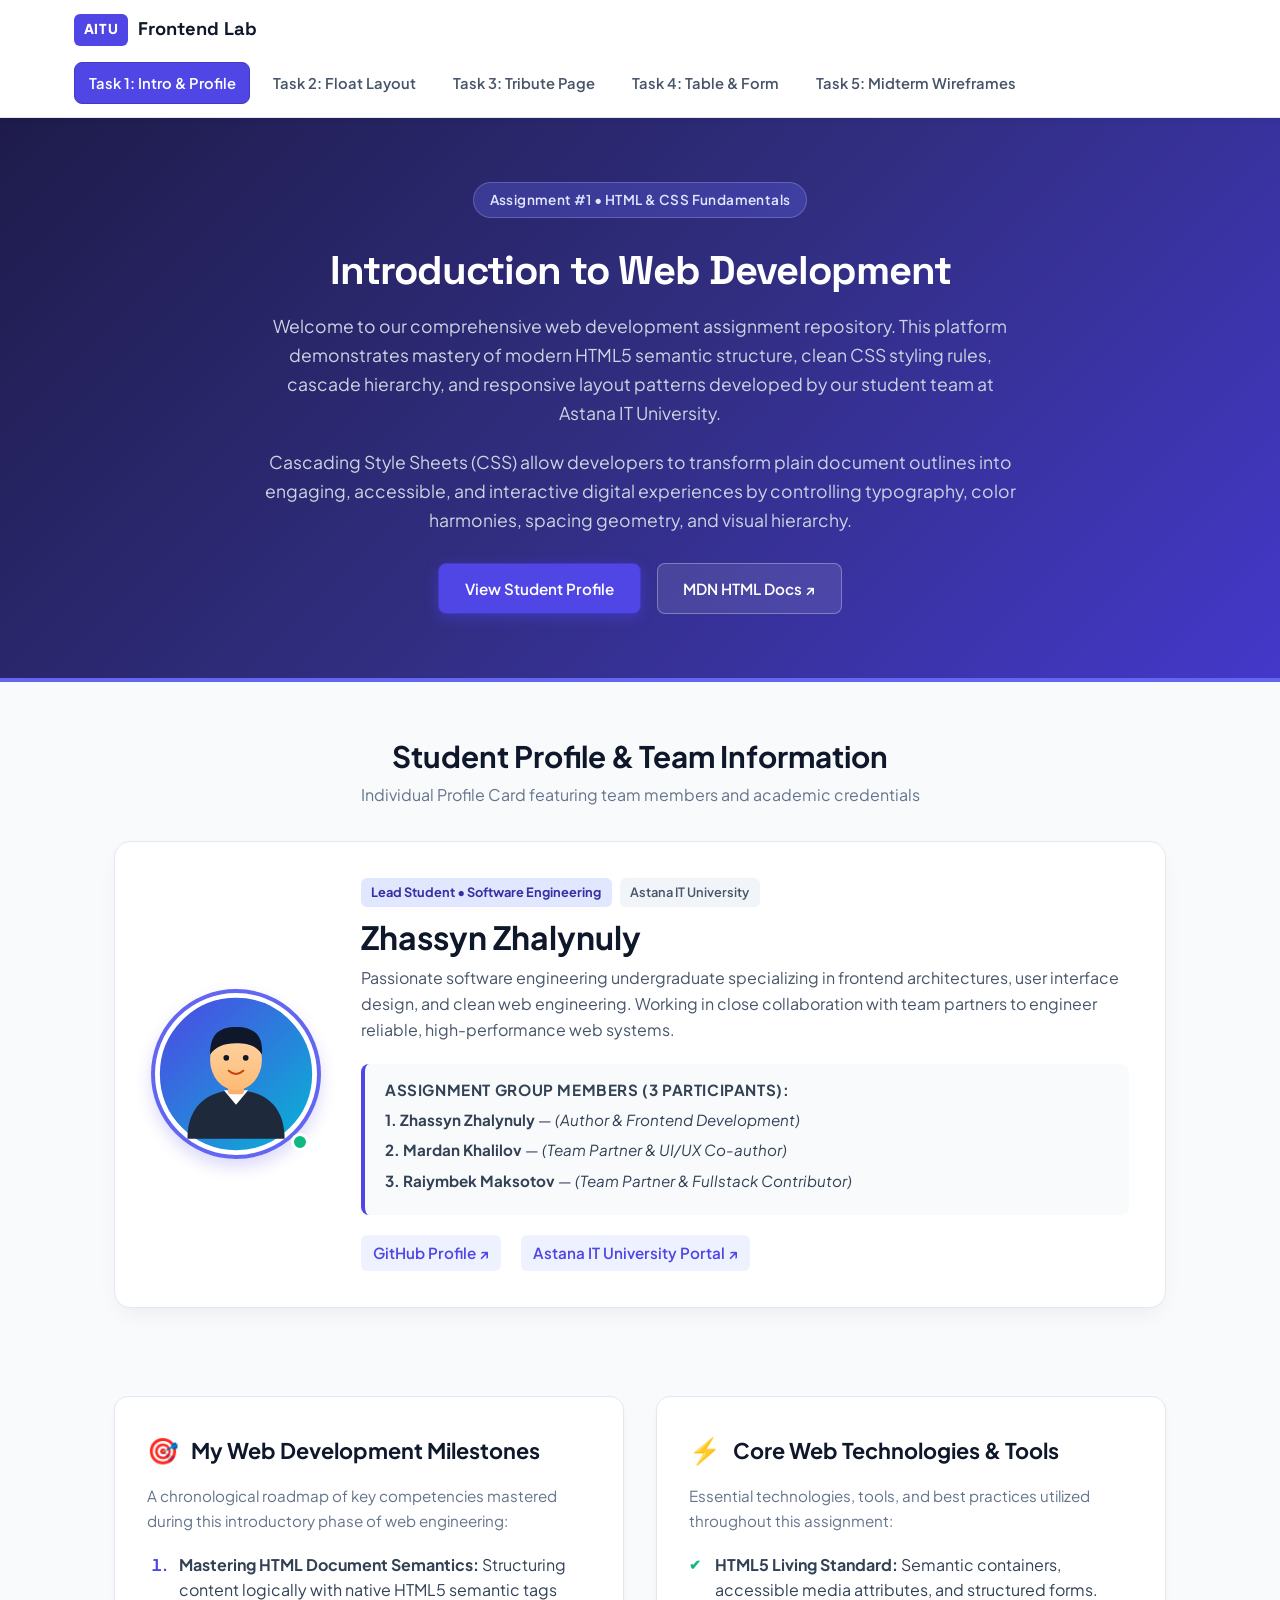
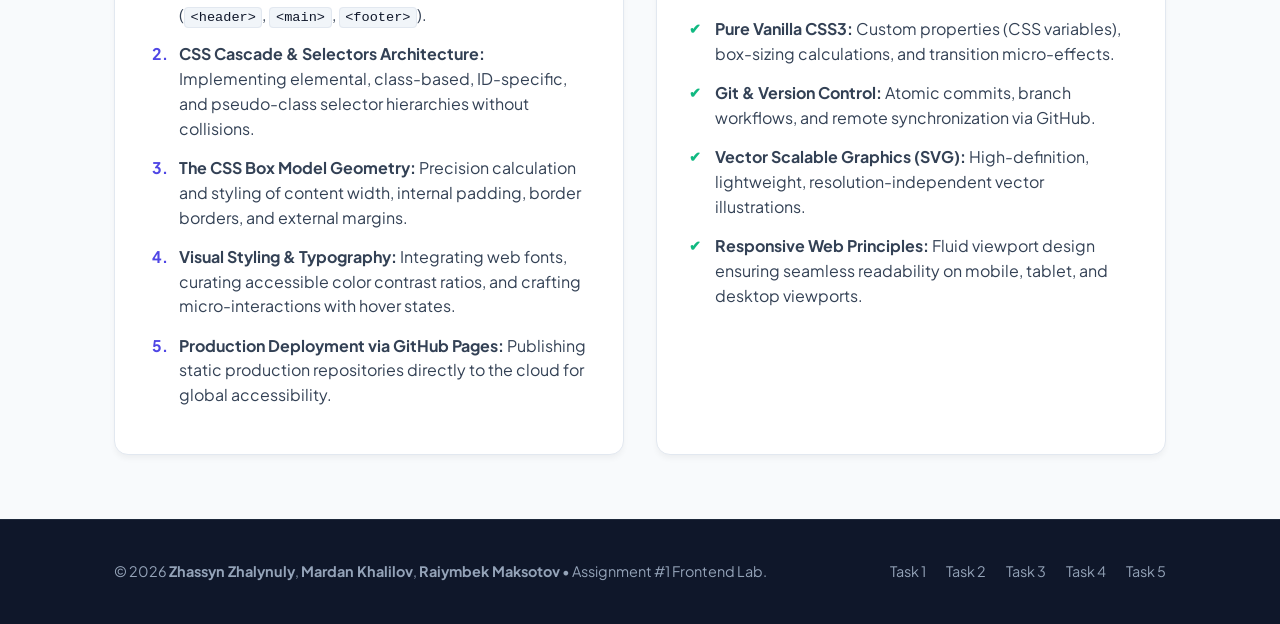
==== index.html @ 517e4c5e "Complete Assignment 1 (Tasks 1-5) for Zhassyn Zhalynuly, Mardan Khalilov, Raiymbek Maksotov" ====
<!DOCTYPE html>
<html lang="en">
<head>
  <meta charset="UTF-8">
  <meta name="viewport" content="width=device-width, initial-scale=1.0">
  <title>Assignment 1 | Task 1 - Introduction to HTML &amp; CSS</title>
  <link rel="stylesheet" href="styles.css">
  <!-- Modern Google Font for sleek typography -->
  <link rel="preconnect" href="https://fonts.googleapis.com">
  <link rel="preconnect" href="https://fonts.gstatic.com" crossorigin>
  <link href="https://fonts.googleapis.com/css2?family=Plus+Jakarta+Sans:wght@400;500;600;700;800&family=Space+Grotesk:wght@500;700&display=swap" rel="stylesheet">
</head>
<body>

  <!-- Top Global Navigation Bar linking all assignment tasks -->
  <header id="main-header">
    <div class="nav-container">
      <div class="brand-logo">
        <span class="logo-badge">AITU</span>
        <span class="brand-title">Frontend Lab</span>
      </div>
      <nav class="navbar">
        <a href="index.html" class="nav-link active">Task 1: Intro &amp; Profile</a>
        <a href="task2.html" class="nav-link">Task 2: Float Layout</a>
        <a href="exercise1/index.html" class="nav-link">Task 3: Tribute Page</a>
        <a href="task4.html" class="nav-link">Task 4: Table &amp; Form</a>
        <a href="task5.html" class="nav-link">Task 5: Midterm Wireframes</a>
      </nav>
    </div>
  </header>

  <!-- Hero / Introduction Banner using ID Selector -->
  <section id="hero-banner">
    <div class="container">
      <span class="badge-pill">Assignment #1 &bull; HTML &amp; CSS Fundamentals</span>
      <h1 class="main-title">Introduction to Web Development</h1>
      <p class="hero-desc">
        Welcome to our comprehensive web development assignment repository. This platform demonstrates mastery of modern HTML5 semantic structure, clean CSS styling rules, cascade hierarchy, and responsive layout patterns developed by our student team at Astana IT University.
      </p>
      <p class="hero-subtext">
        Cascading Style Sheets (CSS) allow developers to transform plain document outlines into engaging, accessible, and interactive digital experiences by controlling typography, color harmonies, spacing geometry, and visual hierarchy.
      </p>
      <div class="hero-actions">
        <a href="#profile-section" class="btn btn-primary">View Student Profile</a>
        <a href="https://developer.mozilla.org/en-US/docs/Web/HTML" target="_blank" rel="noopener noreferrer" class="btn btn-secondary">MDN HTML Docs ↗</a>
      </div>
    </div>
  </section>

  <!-- Main Content Container -->
  <main class="container">

    <!-- Profile Card Section -->
    <section id="profile-section" class="profile-section">
      <div class="section-heading-wrap">
        <h2 class="section-title">Student Profile &amp; Team Information</h2>
        <p class="section-subtitle">Individual Profile Card featuring team members and academic credentials</p>
      </div>

      <div class="profile-card">
        <div class="avatar-wrapper">
          <img src="images/avatar.svg" alt="Portrait illustration of Zhassyn Zhalynuly" class="profile-avatar">
          <span class="status-indicator" title="Active Student"></span>
        </div>
        
        <div class="profile-details">
          <div class="profile-badge-row">
            <span class="role-tag">Lead Student &bull; Software Engineering</span>
            <span class="group-tag">Astana IT University</span>
          </div>

          <h2 class="profile-name">Zhassyn Zhalynuly</h2>
          <p class="profile-bio">
            Passionate software engineering undergraduate specializing in frontend architectures, user interface design, and clean web engineering. Working in close collaboration with team partners to engineer reliable, high-performance web systems.
          </p>

          <div class="group-box">
            <h3 class="group-heading">Assignment Group Members (3 Participants):</h3>
            <ul class="group-members-list">
              <li><strong>1. Zhassyn Zhalynuly</strong> &mdash; <em>(Author &amp; Frontend Development)</em></li>
              <li><strong>2. Mardan Khalilov</strong> &mdash; <em>(Team Partner &amp; UI/UX Co-author)</em></li>
              <li><strong>3. Raiymbek Maksotov</strong> &mdash; <em>(Team Partner &amp; Fullstack Contributor)</em></li>
            </ul>
          </div>

          <div class="profile-links">
            <a href="https://github.com/zzhassyn" target="_blank" rel="noopener noreferrer" class="social-link">GitHub Profile ↗</a>
            <a href="https://astanait.edu.kz" target="_blank" rel="noopener noreferrer" class="social-link">Astana IT University Portal ↗</a>
          </div>
        </div>
      </div>
    </section>

    <!-- Detailed Learning Goals & Technology Lists Section -->
    <section class="lists-showcase-section">
      <div class="grid-two-columns">
        
        <!-- Ordered List (ol) with at least 4 items -->
        <div class="list-card">
          <div class="list-header">
            <span class="list-icon">🎯</span>
            <h2 class="list-title">My Web Development Milestones</h2>
          </div>
          <p class="list-intro">
            A chronological roadmap of key competencies mastered during this introductory phase of web engineering:
          </p>
          <ol class="custom-ordered-list">
            <li><strong>Mastering HTML Document Semantics:</strong> Structuring content logically with native HTML5 semantic tags (<code class="inline-code">&lt;header&gt;</code>, <code class="inline-code">&lt;main&gt;</code>, <code class="inline-code">&lt;footer&gt;</code>).</li>
            <li><strong>CSS Cascade &amp; Selectors Architecture:</strong> Implementing elemental, class-based, ID-specific, and pseudo-class selector hierarchies without collisions.</li>
            <li><strong>The CSS Box Model Geometry:</strong> Precision calculation and styling of content width, internal padding, border borders, and external margins.</li>
            <li><strong>Visual Styling &amp; Typography:</strong> Integrating web fonts, curating accessible color contrast ratios, and crafting micro-interactions with hover states.</li>
            <li><strong>Production Deployment via GitHub Pages:</strong> Publishing static production repositories directly to the cloud for global accessibility.</li>
          </ol>
        </div>

        <!-- Unordered List (ul) with at least 4 items -->
        <div class="list-card">
          <div class="list-header">
            <span class="list-icon">⚡</span>
            <h2 class="list-title">Core Web Technologies &amp; Tools</h2>
          </div>
          <p class="list-intro">
            Essential technologies, tools, and best practices utilized throughout this assignment:
          </p>
          <ul class="custom-unordered-list">
            <li><strong>HTML5 Living Standard:</strong> Semantic containers, accessible media attributes, and structured forms.</li>
            <li><strong>Pure Vanilla CSS3:</strong> Custom properties (CSS variables), box-sizing calculations, and transition micro-effects.</li>
            <li><strong>Git &amp; Version Control:</strong> Atomic commits, branch workflows, and remote synchronization via GitHub.</li>
            <li><strong>Vector Scalable Graphics (SVG):</strong> High-definition, lightweight, resolution-independent vector illustrations.</li>
            <li><strong>Responsive Web Principles:</strong> Fluid viewport design ensuring seamless readability on mobile, tablet, and desktop viewports.</li>
          </ul>
        </div>

      </div>
    </section>

  </main>

  <!-- Global Footer with ID selector -->
  <footer id="main-footer">
    <div class="container footer-content">
      <p class="footer-copy">
        &copy; 2026 <strong>Zhassyn Zhalynuly</strong>, <strong>Mardan Khalilov</strong>, <strong>Raiymbek Maksotov</strong> &bull; Assignment #1 Frontend Lab.
      </p>
      <div class="footer-links">
        <a href="index.html">Task 1</a>
        <a href="task2.html">Task 2</a>
        <a href="exercise1/index.html">Task 3</a>
        <a href="task4.html">Task 4</a>
        <a href="task5.html">Task 5</a>
      </div>
    </div>
  </footer>

</body>
</html>
---- styles.css ----
/* ==========================================================================
   ASSIGNMENT 1: TASK 1 - INTRODUCTION TO HTML & CSS
   Author: Zhassyn Zhalynuly (with Mardan Khalilov, Raiymbek Maksotov)
   Styling demonstrates Element, Class, and ID selectors + CSS Box Model
   ========================================================================== */

/* --------------------------------------------------------------------------
   1. CSS RESET & ELEMENT SELECTORS
   -------------------------------------------------------------------------- */
* {
  margin: 0;
  padding: 0;
  box-sizing: border-box;
}

body {
  font-family: 'Plus Jakarta Sans', -apple-system, BlinkMacSystemFont, 'Segoe UI', Roboto, sans-serif;
  background-color: #f8fafc;
  color: #1e293b;
  line-height: 1.65;
  font-size: 16px;
  min-height: 100vh;
}

h1, h2, h3 {
  color: #0f172a;
  font-weight: 700;
  line-height: 1.25;
}

h1 {
  font-size: 2.5rem;
  letter-spacing: -0.025em;
  font-family: 'Space Grotesk', sans-serif;
}

h2 {
  font-size: 1.75rem;
  margin-bottom: 0.75rem;
}

h3 {
  font-size: 1.25rem;
  margin-bottom: 0.5rem;
}

p {
  margin-bottom: 1rem;
  color: #475569;
}

a {
  color: #4f46e5;
  text-decoration: none;
  transition: all 0.25s ease-in-out;
}

/* Hover effect on links */
a:hover {
  color: #4338ca;
  text-decoration: underline;
}

/* --------------------------------------------------------------------------
   2. ID SELECTORS (Explicitly required by assignment)
   -------------------------------------------------------------------------- */

/* ID Selector: Global Navigation Header */
#main-header {
  background-color: #ffffff;
  border-bottom: 1px solid #e2e8f0;
  position: sticky;
  top: 0;
  z-index: 100;
  box-shadow: 0 4px 6px -1px rgba(0, 0, 0, 0.05);
}

/* ID Selector: Hero Banner Section */
#hero-banner {
  background: linear-gradient(135deg, #1e1b4b 0%, #312e81 50%, #4338ca 100%);
  color: #ffffff;
  padding: 4rem 1.5rem;
  text-align: center;
  border-bottom: 4px solid #6366f1;
}

#hero-banner p {
  color: #cbd5e1;
  max-width: 760px;
  margin: 0 auto 1.25rem auto;
  font-size: 1.1rem;
}

#hero-banner h1 {
  color: #ffffff;
  margin: 1rem 0;
}

/* ID Selector: Profile Section wrapper */
#profile-section {
  padding: 3.5rem 0 2rem 0;
}

/* ID Selector: Footer Container */
#main-footer {
  background-color: #0f172a;
  color: #94a3b8;
  padding: 2.5rem 1.5rem;
  margin-top: 4rem;
  border-top: 1px solid #1e293b;
}

/* --------------------------------------------------------------------------
   3. CLASS SELECTORS & COMPONENT LAYOUT
   -------------------------------------------------------------------------- */

.container {
  max-width: 1100px;
  margin: 0 auto;
  padding: 0 1.5rem;
}

/* Navigation Bar Layout */
.nav-container {
  max-width: 1180px;
  margin: 0 auto;
  padding: 0.85rem 1.5rem;
  display: flex;
  justify-content: space-between;
  align-items: center;
  flex-wrap: wrap;
  gap: 1rem;
}

.brand-logo {
  display: flex;
  align-items: center;
  gap: 0.6rem;
}

.logo-badge {
  background-color: #4f46e5;
  color: #ffffff;
  font-weight: 800;
  font-size: 0.85rem;
  padding: 0.3rem 0.6rem;
  border-radius: 6px;
  letter-spacing: 0.05em;
}

.brand-title {
  font-family: 'Space Grotesk', sans-serif;
  font-weight: 700;
  font-size: 1.15rem;
  color: #0f172a;
}

.navbar {
  display: flex;
  flex-wrap: wrap;
  align-items: center;
  gap: 0.5rem;
}

.nav-link {
  color: #475569;
  font-weight: 600;
  font-size: 0.92rem;
  padding: 0.5rem 0.85rem;
  border-radius: 8px;
  border: 1px solid transparent;
  transition: all 0.2s ease;
}

.nav-link:hover {
  background-color: #eef2ff;
  color: #4f46e5;
  text-decoration: none;
  border-color: #c7d2fe;
}

.nav-link.active {
  background-color: #4f46e5;
  color: #ffffff;
  border-color: #4338ca;
}

/* Hero Badge & Buttons */
.badge-pill {
  display: inline-block;
  background-color: rgba(99, 102, 241, 0.3);
  color: #e0e7ff;
  font-size: 0.85rem;
  font-weight: 600;
  padding: 0.35rem 1rem;
  border-radius: 9999px;
  border: 1px solid rgba(199, 210, 254, 0.25);
  margin-bottom: 0.75rem;
  letter-spacing: 0.03em;
}

.hero-actions {
  display: flex;
  justify-content: center;
  gap: 1rem;
  margin-top: 1.75rem;
  flex-wrap: wrap;
}

.btn {
  display: inline-block;
  padding: 0.75rem 1.6rem;
  font-weight: 600;
  font-size: 0.95rem;
  border-radius: 8px;
  cursor: pointer;
  transition: all 0.25s ease;
  text-align: center;
}

.btn-primary {
  background-color: #4f46e5;
  color: #ffffff;
  border: 1px solid #4338ca;
  box-shadow: 0 4px 14px rgba(79, 70, 229, 0.4);
}

.btn-primary:hover {
  background-color: #4338ca;
  color: #ffffff;
  text-decoration: none;
  transform: translateY(-2px);
  box-shadow: 0 6px 20px rgba(79, 70, 229, 0.5);
}

.btn-secondary {
  background-color: rgba(255, 255, 255, 0.1);
  color: #ffffff;
  border: 1px solid rgba(255, 255, 255, 0.3);
  backdrop-filter: blur(4px);
}

.btn-secondary:hover {
  background-color: rgba(255, 255, 255, 0.25);
  color: #ffffff;
  text-decoration: none;
  transform: translateY(-2px);
}

/* Section Headings */
.section-heading-wrap {
  text-align: center;
  margin-bottom: 2rem;
}

.section-title {
  font-size: 1.85rem;
  color: #0f172a;
}

.section-subtitle {
  color: #64748b;
  font-size: 1rem;
  margin-top: -0.3rem;
}

/* Profile Card Styling */
.profile-card {
  background-color: #ffffff;
  border-radius: 16px;
  border: 1px solid #e2e8f0;
  box-shadow: 0 10px 25px -5px rgba(0, 0, 0, 0.05), 0 8px 10px -6px rgba(0, 0, 0, 0.02);
  padding: 2.25rem;
  display: flex;
  flex-direction: row;
  align-items: center;
  gap: 2.5rem;
  margin-bottom: 3.5rem;
  transition: transform 0.25s ease, box-shadow 0.25s ease;
}

.profile-card:hover {
  transform: translateY(-3px);
  box-shadow: 0 20px 35px -10px rgba(0, 0, 0, 0.08);
}

.avatar-wrapper {
  position: relative;
  flex-shrink: 0;
}

/* Image Selector Requirements: max-width and border-radius */
.profile-avatar {
  max-width: 170px;
  width: 100%;
  height: auto;
  border-radius: 50%;
  border: 4px solid #6366f1;
  box-shadow: 0 8px 16px rgba(79, 70, 229, 0.2);
  display: block;
}

.status-indicator {
  position: absolute;
  bottom: 8px;
  right: 12px;
  width: 18px;
  height: 18px;
  background-color: #10b981;
  border: 3px solid #ffffff;
  border-radius: 50%;
}

.profile-details {
  flex: 1;
}

.profile-badge-row {
  display: flex;
  flex-wrap: wrap;
  gap: 0.5rem;
  margin-bottom: 0.6rem;
}

.role-tag {
  background-color: #e0e7ff;
  color: #3730a3;
  font-size: 0.8rem;
  font-weight: 700;
  padding: 0.25rem 0.65rem;
  border-radius: 6px;
}

.group-tag {
  background-color: #f1f5f9;
  color: #475569;
  font-size: 0.8rem;
  font-weight: 600;
  padding: 0.25rem 0.65rem;
  border-radius: 6px;
}

.profile-name {
  font-size: 2rem;
  margin-bottom: 0.5rem;
  color: #0f172a;
}

.profile-bio {
  color: #475569;
  font-size: 1rem;
  margin-bottom: 1.25rem;
}

.group-box {
  background-color: #f8fafc;
  border-left: 4px solid #4f46e5;
  border-radius: 8px;
  padding: 1rem 1.25rem;
  margin-bottom: 1.25rem;
}

.group-heading {
  font-size: 0.95rem;
  text-transform: uppercase;
  letter-spacing: 0.04em;
  color: #334155;
  margin-bottom: 0.5rem;
}

.group-members-list {
  list-style-type: none;
  padding-left: 0;
}

.group-members-list li {
  font-size: 0.95rem;
  color: #334155;
  margin-bottom: 0.35rem;
}

.profile-links {
  display: flex;
  gap: 1.25rem;
  flex-wrap: wrap;
}

.social-link {
  font-weight: 600;
  font-size: 0.95rem;
  display: inline-flex;
  align-items: center;
  gap: 0.35rem;
  color: #4f46e5;
  padding: 0.35rem 0.75rem;
  background-color: #eef2ff;
  border-radius: 6px;
  transition: all 0.2s ease;
}

.social-link:hover {
  background-color: #4f46e5;
  color: #ffffff;
  text-decoration: none;
  transform: translateY(-1px);
}

/* --------------------------------------------------------------------------
   4. LISTS SHOWCASE GRID & CUSTOM STYLED LISTS
   -------------------------------------------------------------------------- */
.grid-two-columns {
  display: grid;
  grid-template-columns: repeat(auto-fit, minmax(320px, 1fr));
  gap: 2rem;
  margin-bottom: 2rem;
}

.list-card {
  background-color: #ffffff;
  border: 1px solid #e2e8f0;
  border-radius: 14px;
  padding: 2rem;
  box-shadow: 0 4px 6px -1px rgba(0, 0, 0, 0.05);
}

.list-header {
  display: flex;
  align-items: center;
  gap: 0.75rem;
  margin-bottom: 0.75rem;
}

.list-icon {
  font-size: 1.6rem;
}

.list-title {
  font-size: 1.35rem;
  margin-bottom: 0;
}

.list-intro {
  font-size: 0.95rem;
  color: #64748b;
  margin-bottom: 1.25rem;
}

/* Ordered List Styling */
.custom-ordered-list {
  padding-left: 1.5rem;
  color: #334155;
}

.custom-ordered-list li {
  margin-bottom: 0.9rem;
  padding-left: 0.5rem;
  line-height: 1.55;
}

.custom-ordered-list li::marker {
  color: #4f46e5;
  font-weight: 700;
}

/* Unordered List Styling */
.custom-unordered-list {
  list-style-type: none;
  padding-left: 0;
}

.custom-unordered-list li {
  position: relative;
  padding-left: 1.6rem;
  margin-bottom: 0.9rem;
  line-height: 1.55;
  color: #334155;
}

.custom-unordered-list li::before {
  content: "✔";
  position: absolute;
  left: 0;
  top: 0;
  color: #10b981;
  font-weight: bold;
  font-size: 0.9rem;
}

.inline-code {
  background-color: #f1f5f9;
  color: #0f172a;
  font-family: ui-monospace, SFMono-Regular, Menlo, Monaco, Consolas, monospace;
  font-size: 0.85em;
  padding: 0.15rem 0.35rem;
  border-radius: 4px;
  border: 1px solid #e2e8f0;
}

/* Footer layout */
.footer-content {
  display: flex;
  justify-content: space-between;
  align-items: center;
  flex-wrap: wrap;
  gap: 1.5rem;
}

.footer-copy {
  margin: 0;
  font-size: 0.9rem;
  color: #94a3b8;
}

.footer-links {
  display: flex;
  gap: 1.25rem;
}

.footer-links a {
  color: #94a3b8;
  font-size: 0.9rem;
}

.footer-links a:hover {
  color: #ffffff;
}

/* Responsive adjustments */
@media (max-width: 768px) {
  .profile-card {
    flex-direction: column;
    text-align: center;
    gap: 1.5rem;
  }

  .profile-badge-row, .profile-links {
    justify-content: center;
  }

  .nav-container {
    flex-direction: column;
  }

  .navbar {
    justify-content: center;
  }

  h1 {
    font-size: 2rem;
  }
}
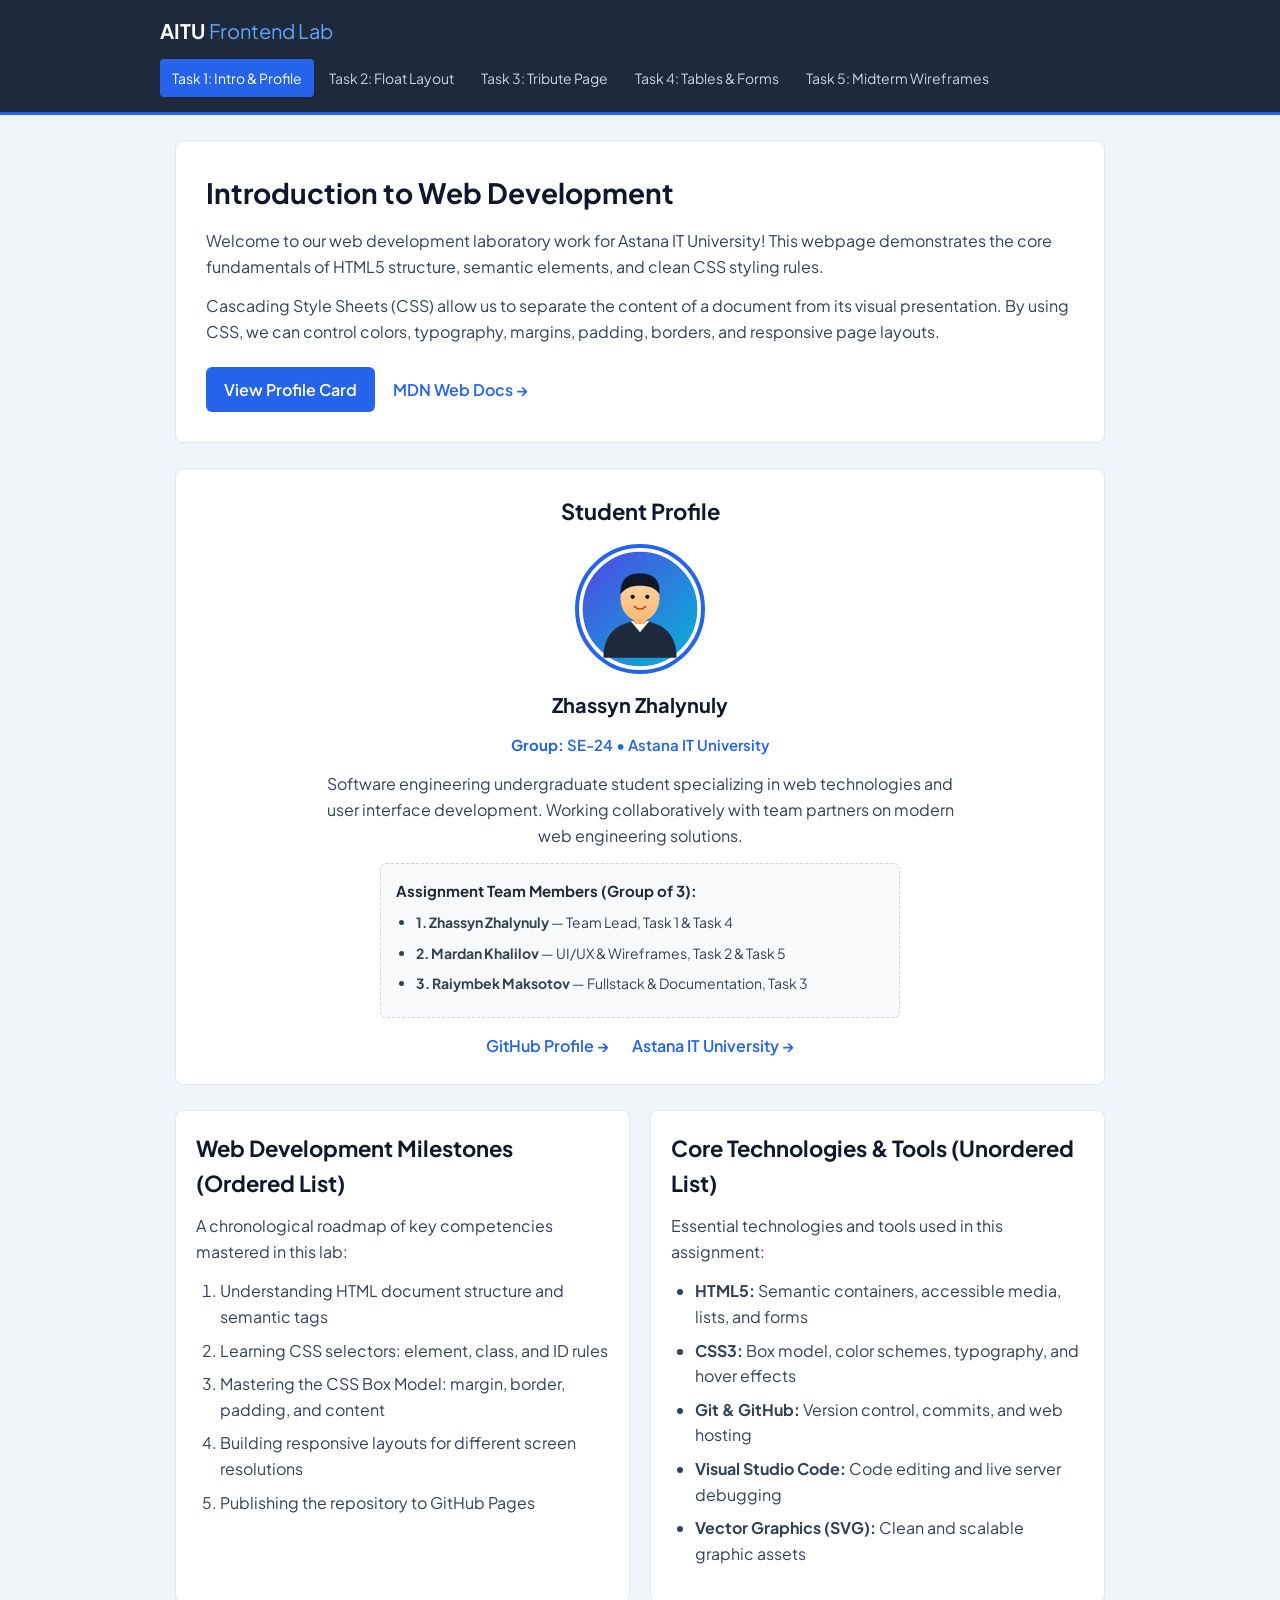
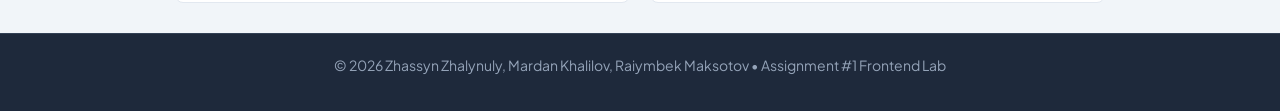
==== commit da406628: "Simplify HTML & CSS codebase for clean structure and beginner-friendly defense" ====
--- a/index.html
+++ b/index.html
@@ -3,153 +3,105 @@
 <head>
   <meta charset="UTF-8">
   <meta name="viewport" content="width=device-width, initial-scale=1.0">
-  <title>Assignment 1 | Task 1 - Introduction to HTML &amp; CSS</title>
+  <title>Assignment 1 | Task 1 - Personal Webpage</title>
   <link rel="stylesheet" href="styles.css">
-  <!-- Modern Google Font for sleek typography -->
+  <!-- Google Fonts -->
   <link rel="preconnect" href="https://fonts.googleapis.com">
   <link rel="preconnect" href="https://fonts.gstatic.com" crossorigin>
-  <link href="https://fonts.googleapis.com/css2?family=Plus+Jakarta+Sans:wght@400;500;600;700;800&family=Space+Grotesk:wght@500;700&display=swap" rel="stylesheet">
+  <link href="https://fonts.googleapis.com/css2?family=Plus+Jakarta+Sans:wght@400;600;700&display=swap" rel="stylesheet">
 </head>
 <body>
 
-  <!-- Top Global Navigation Bar linking all assignment tasks -->
+  <!-- 1. Top Navigation Bar linking all tasks (ID Selector: #main-header) -->
   <header id="main-header">
     <div class="nav-container">
-      <div class="brand-logo">
-        <span class="logo-badge">AITU</span>
-        <span class="brand-title">Frontend Lab</span>
-      </div>
+      <div class="logo">AITU <span>Frontend Lab</span></div>
       <nav class="navbar">
-        <a href="index.html" class="nav-link active">Task 1: Intro &amp; Profile</a>
-        <a href="task2.html" class="nav-link">Task 2: Float Layout</a>
-        <a href="exercise1/index.html" class="nav-link">Task 3: Tribute Page</a>
-        <a href="task4.html" class="nav-link">Task 4: Table &amp; Form</a>
-        <a href="task5.html" class="nav-link">Task 5: Midterm Wireframes</a>
+        <a href="index.html" class="active">Task 1: Intro &amp; Profile</a>
+        <a href="task2.html">Task 2: Float Layout</a>
+        <a href="exercise1/index.html">Task 3: Tribute Page</a>
+        <a href="task4.html">Task 4: Tables &amp; Forms</a>
+        <a href="task5.html">Task 5: Midterm Wireframes</a>
       </nav>
     </div>
   </header>
 
-  <!-- Hero / Introduction Banner using ID Selector -->
-  <section id="hero-banner">
-    <div class="container">
-      <span class="badge-pill">Assignment #1 &bull; HTML &amp; CSS Fundamentals</span>
-      <h1 class="main-title">Introduction to Web Development</h1>
-      <p class="hero-desc">
-        Welcome to our comprehensive web development assignment repository. This platform demonstrates mastery of modern HTML5 semantic structure, clean CSS styling rules, cascade hierarchy, and responsive layout patterns developed by our student team at Astana IT University.
-      </p>
-      <p class="hero-subtext">
-        Cascading Style Sheets (CSS) allow developers to transform plain document outlines into engaging, accessible, and interactive digital experiences by controlling typography, color harmonies, spacing geometry, and visual hierarchy.
-      </p>
-      <div class="hero-actions">
-        <a href="#profile-section" class="btn btn-primary">View Student Profile</a>
-        <a href="https://developer.mozilla.org/en-US/docs/Web/HTML" target="_blank" rel="noopener noreferrer" class="btn btn-secondary">MDN HTML Docs ↗</a>
-      </div>
-    </div>
-  </section>
-
-  <!-- Main Content Container -->
+  <!-- 2. Main Content Container -->
   <main class="container">
 
-    <!-- Profile Card Section -->
-    <section id="profile-section" class="profile-section">
-      <div class="section-heading-wrap">
-        <h2 class="section-title">Student Profile &amp; Team Information</h2>
-        <p class="section-subtitle">Individual Profile Card featuring team members and academic credentials</p>
-      </div>
-
-      <div class="profile-card">
-        <div class="avatar-wrapper">
-          <img src="images/avatar.svg" alt="Portrait illustration of Zhassyn Zhalynuly" class="profile-avatar">
-          <span class="status-indicator" title="Active Student"></span>
-        </div>
-        
-        <div class="profile-details">
-          <div class="profile-badge-row">
-            <span class="role-tag">Lead Student &bull; Software Engineering</span>
-            <span class="group-tag">Astana IT University</span>
-          </div>
-
-          <h2 class="profile-name">Zhassyn Zhalynuly</h2>
-          <p class="profile-bio">
-            Passionate software engineering undergraduate specializing in frontend architectures, user interface design, and clean web engineering. Working in close collaboration with team partners to engineer reliable, high-performance web systems.
-          </p>
-
-          <div class="group-box">
-            <h3 class="group-heading">Assignment Group Members (3 Participants):</h3>
-            <ul class="group-members-list">
-              <li><strong>1. Zhassyn Zhalynuly</strong> &mdash; <em>(Author &amp; Frontend Development)</em></li>
-              <li><strong>2. Mardan Khalilov</strong> &mdash; <em>(Team Partner &amp; UI/UX Co-author)</em></li>
-              <li><strong>3. Raiymbek Maksotov</strong> &mdash; <em>(Team Partner &amp; Fullstack Contributor)</em></li>
-            </ul>
-          </div>
-
-          <div class="profile-links">
-            <a href="https://github.com/zzhassyn" target="_blank" rel="noopener noreferrer" class="social-link">GitHub Profile ↗</a>
-            <a href="https://astanait.edu.kz" target="_blank" rel="noopener noreferrer" class="social-link">Astana IT University Portal ↗</a>
-          </div>
-        </div>
+    <!-- Hero / Introduction Section (ID Selector: #hero) -->
+    <section id="hero">
+      <h1>Introduction to Web Development</h1>
+      <p>
+        Welcome to our web development laboratory work for Astana IT University! This webpage demonstrates the core fundamentals of HTML5 structure, semantic elements, and clean CSS styling rules.
+      </p>
+      <p>
+        Cascading Style Sheets (CSS) allow us to separate the content of a document from its visual presentation. By using CSS, we can control colors, typography, margins, padding, borders, and responsive page layouts.
+      </p>
+      <div class="hero-links">
+        <a href="#profile" class="btn">View Profile Card</a>
+        <a href="https://developer.mozilla.org/en-US/docs/Web/HTML" target="_blank" rel="noopener noreferrer">MDN Web Docs &rarr;</a>
       </div>
     </section>
 
-    <!-- Detailed Learning Goals & Technology Lists Section -->
-    <section class="lists-showcase-section">
-      <div class="grid-two-columns">
-        
-        <!-- Ordered List (ol) with at least 4 items -->
-        <div class="list-card">
-          <div class="list-header">
-            <span class="list-icon">🎯</span>
-            <h2 class="list-title">My Web Development Milestones</h2>
-          </div>
-          <p class="list-intro">
-            A chronological roadmap of key competencies mastered during this introductory phase of web engineering:
-          </p>
-          <ol class="custom-ordered-list">
-            <li><strong>Mastering HTML Document Semantics:</strong> Structuring content logically with native HTML5 semantic tags (<code class="inline-code">&lt;header&gt;</code>, <code class="inline-code">&lt;main&gt;</code>, <code class="inline-code">&lt;footer&gt;</code>).</li>
-            <li><strong>CSS Cascade &amp; Selectors Architecture:</strong> Implementing elemental, class-based, ID-specific, and pseudo-class selector hierarchies without collisions.</li>
-            <li><strong>The CSS Box Model Geometry:</strong> Precision calculation and styling of content width, internal padding, border borders, and external margins.</li>
-            <li><strong>Visual Styling &amp; Typography:</strong> Integrating web fonts, curating accessible color contrast ratios, and crafting micro-interactions with hover states.</li>
-            <li><strong>Production Deployment via GitHub Pages:</strong> Publishing static production repositories directly to the cloud for global accessibility.</li>
-          </ol>
-        </div>
+    <!-- Student Profile Card Section (ID Selector: #profile) -->
+    <section id="profile" class="profile-card">
+      <h2>Student Profile</h2>
+      <img src="images/avatar.svg" alt="Photo of Zhassyn Zhalynuly" class="profile-img">
+      
+      <h3>Zhassyn Zhalynuly</h3>
+      <p class="group-info"><strong>Group:</strong> SE-24 &bull; Astana IT University</p>
+      <p class="description">
+        Software engineering undergraduate student specializing in web technologies and user interface development. Working collaboratively with team partners on modern web engineering solutions.
+      </p>
 
-        <!-- Unordered List (ul) with at least 4 items -->
-        <div class="list-card">
-          <div class="list-header">
-            <span class="list-icon">⚡</span>
-            <h2 class="list-title">Core Web Technologies &amp; Tools</h2>
-          </div>
-          <p class="list-intro">
-            Essential technologies, tools, and best practices utilized throughout this assignment:
-          </p>
-          <ul class="custom-unordered-list">
-            <li><strong>HTML5 Living Standard:</strong> Semantic containers, accessible media attributes, and structured forms.</li>
-            <li><strong>Pure Vanilla CSS3:</strong> Custom properties (CSS variables), box-sizing calculations, and transition micro-effects.</li>
-            <li><strong>Git &amp; Version Control:</strong> Atomic commits, branch workflows, and remote synchronization via GitHub.</li>
-            <li><strong>Vector Scalable Graphics (SVG):</strong> High-definition, lightweight, resolution-independent vector illustrations.</li>
-            <li><strong>Responsive Web Principles:</strong> Fluid viewport design ensuring seamless readability on mobile, tablet, and desktop viewports.</li>
-          </ul>
-        </div>
+      <div class="team-box">
+        <h4>Assignment Team Members (Group of 3):</h4>
+        <ul class="team-list">
+          <li><strong>1. Zhassyn Zhalynuly</strong> &mdash; Team Lead, Task 1 &amp; Task 4</li>
+          <li><strong>2. Mardan Khalilov</strong> &mdash; UI/UX &amp; Wireframes, Task 2 &amp; Task 5</li>
+          <li><strong>3. Raiymbek Maksotov</strong> &mdash; Fullstack &amp; Documentation, Task 3</li>
+        </ul>
+      </div>
 
+      <div class="profile-links">
+        <a href="https://github.com/zzhassyn" target="_blank" rel="noopener noreferrer">GitHub Profile &rarr;</a>
+        <a href="https://astanait.edu.kz" target="_blank" rel="noopener noreferrer">Astana IT University &rarr;</a>
+      </div>
+    </section>
+
+    <!-- Lists Section: Ordered List & Unordered List -->
+    <section class="lists-section">
+      <div class="list-card">
+        <h2>Web Development Milestones (Ordered List)</h2>
+        <p>A chronological roadmap of key competencies mastered in this lab:</p>
+        <ol>
+          <li>Understanding HTML document structure and semantic tags</li>
+          <li>Learning CSS selectors: element, class, and ID rules</li>
+          <li>Mastering the CSS Box Model: margin, border, padding, and content</li>
+          <li>Building responsive layouts for different screen resolutions</li>
+          <li>Publishing the repository to GitHub Pages</li>
+        </ol>
+      </div>
+
+      <div class="list-card">
+        <h2>Core Technologies &amp; Tools (Unordered List)</h2>
+        <p>Essential technologies and tools used in this assignment:</p>
+        <ul>
+          <li><strong>HTML5:</strong> Semantic containers, accessible media, lists, and forms</li>
+          <li><strong>CSS3:</strong> Box model, color schemes, typography, and hover effects</li>
+          <li><strong>Git &amp; GitHub:</strong> Version control, commits, and web hosting</li>
+          <li><strong>Visual Studio Code:</strong> Code editing and live server debugging</li>
+          <li><strong>Vector Graphics (SVG):</strong> Clean and scalable graphic assets</li>
+        </ul>
       </div>
     </section>
 
   </main>
 
-  <!-- Global Footer with ID selector -->
+  <!-- 3. Global Footer (ID Selector: #main-footer) -->
   <footer id="main-footer">
-    <div class="container footer-content">
-      <p class="footer-copy">
-        &copy; 2026 <strong>Zhassyn Zhalynuly</strong>, <strong>Mardan Khalilov</strong>, <strong>Raiymbek Maksotov</strong> &bull; Assignment #1 Frontend Lab.
-      </p>
-      <div class="footer-links">
-        <a href="index.html">Task 1</a>
-        <a href="task2.html">Task 2</a>
-        <a href="exercise1/index.html">Task 3</a>
-        <a href="task4.html">Task 4</a>
-        <a href="task5.html">Task 5</a>
-      </div>
-    </div>
+    <p>&copy; 2026 Zhassyn Zhalynuly, Mardan Khalilov, Raiymbek Maksotov &bull; Assignment #1 Frontend Lab</p>
   </footer>
 
 </body>
--- a/styles.css
+++ b/styles.css
@@ -1,11 +1,11 @@
 /* ==========================================================================
    ASSIGNMENT 1: TASK 1 - INTRODUCTION TO HTML & CSS
-   Author: Zhassyn Zhalynuly (with Mardan Khalilov, Raiymbek Maksotov)
-   Styling demonstrates Element, Class, and ID selectors + CSS Box Model
+   Authors: Zhassyn Zhalynuly, Mardan Khalilov, Raiymbek Maksotov
+   Styles demonstrating Element, Class, and ID selectors + CSS Box Model
    ========================================================================== */
 
 /* --------------------------------------------------------------------------
-   1. CSS RESET & ELEMENT SELECTORS
+   1. ELEMENT SELECTORS (Базовые селекторы элементов)
    -------------------------------------------------------------------------- */
 * {
   margin: 0;
@@ -14,538 +14,235 @@
 }
 
 body {
-  font-family: 'Plus Jakarta Sans', -apple-system, BlinkMacSystemFont, 'Segoe UI', Roboto, sans-serif;
-  background-color: #f8fafc;
-  color: #1e293b;
-  line-height: 1.65;
+  font-family: 'Plus Jakarta Sans', Arial, sans-serif;
+  background-color: #f1f5f9;
+  color: #334155;
+  line-height: 1.6;
   font-size: 16px;
-  min-height: 100vh;
-}
-
-h1, h2, h3 {
+}
+
+h1, h2, h3, h4 {
   color: #0f172a;
-  font-weight: 700;
-  line-height: 1.25;
+  margin-bottom: 12px;
 }
 
 h1 {
-  font-size: 2.5rem;
-  letter-spacing: -0.025em;
-  font-family: 'Space Grotesk', sans-serif;
+  font-size: 28px;
 }
 
 h2 {
-  font-size: 1.75rem;
-  margin-bottom: 0.75rem;
+  font-size: 22px;
 }
 
 h3 {
-  font-size: 1.25rem;
-  margin-bottom: 0.5rem;
+  font-size: 20px;
 }
 
 p {
-  margin-bottom: 1rem;
-  color: #475569;
-}
-
+  margin-bottom: 14px;
+}
+
+/* Ссылки */
 a {
-  color: #4f46e5;
-  text-decoration: none;
-  transition: all 0.25s ease-in-out;
-}
-
-/* Hover effect on links */
+  color: #2563eb;
+  text-decoration: none;
+}
+
+/* Hover-эффект для ссылок (требование задания) */
 a:hover {
-  color: #4338ca;
+  color: #1d4ed8;
   text-decoration: underline;
 }
 
+/* Списки ol и ul (отступы и маркеры) */
+ol, ul {
+  padding-left: 24px;
+  margin-bottom: 16px;
+}
+
+li {
+  margin-bottom: 8px;
+}
+
 /* --------------------------------------------------------------------------
-   2. ID SELECTORS (Explicitly required by assignment)
+   2. ID SELECTORS (Селекторы по уникальному ID)
    -------------------------------------------------------------------------- */
 
-/* ID Selector: Global Navigation Header */
+/* ID: Шапка сайта */
 #main-header {
+  background-color: #1e293b;
+  color: #ffffff;
+  padding: 15px 20px;
+  border-bottom: 3px solid #2563eb;
+}
+
+/* ID: Вводная секция Hero */
+#hero {
   background-color: #ffffff;
-  border-bottom: 1px solid #e2e8f0;
-  position: sticky;
-  top: 0;
-  z-index: 100;
-  box-shadow: 0 4px 6px -1px rgba(0, 0, 0, 0.05);
-}
-
-/* ID Selector: Hero Banner Section */
-#hero-banner {
-  background: linear-gradient(135deg, #1e1b4b 0%, #312e81 50%, #4338ca 100%);
-  color: #ffffff;
-  padding: 4rem 1.5rem;
+  padding: 30px;
+  margin: 25px 0;
+  border: 1px solid #e2e8f0;
+  border-radius: 8px;
+}
+
+/* ID: Карточка профиля студента */
+#profile {
+  background-color: #ffffff;
+  border: 1px solid #e2e8f0;
+  border-radius: 8px;
+  padding: 25px;
+  margin-bottom: 25px;
   text-align: center;
-  border-bottom: 4px solid #6366f1;
-}
-
-#hero-banner p {
-  color: #cbd5e1;
-  max-width: 760px;
-  margin: 0 auto 1.25rem auto;
-  font-size: 1.1rem;
-}
-
-#hero-banner h1 {
-  color: #ffffff;
-  margin: 1rem 0;
-}
-
-/* ID Selector: Profile Section wrapper */
-#profile-section {
-  padding: 3.5rem 0 2rem 0;
-}
-
-/* ID Selector: Footer Container */
+}
+
+/* ID: Подвал сайта */
 #main-footer {
-  background-color: #0f172a;
+  background-color: #1e293b;
   color: #94a3b8;
-  padding: 2.5rem 1.5rem;
-  margin-top: 4rem;
-  border-top: 1px solid #1e293b;
+  text-align: center;
+  padding: 20px;
+  margin-top: 30px;
+  border-top: 1px solid #334155;
+  font-size: 14px;
 }
 
 /* --------------------------------------------------------------------------
-   3. CLASS SELECTORS & COMPONENT LAYOUT
+   3. CLASS SELECTORS (Селекторы классов)
    -------------------------------------------------------------------------- */
 
+/* Основной контейнер страницы */
 .container {
-  max-width: 1100px;
+  max-width: 960px;
   margin: 0 auto;
-  padding: 0 1.5rem;
-}
-
-/* Navigation Bar Layout */
+  padding: 0 15px;
+}
+
+/* Шапка и навигация */
 .nav-container {
-  max-width: 1180px;
+  max-width: 960px;
   margin: 0 auto;
-  padding: 0.85rem 1.5rem;
   display: flex;
   justify-content: space-between;
   align-items: center;
   flex-wrap: wrap;
-  gap: 1rem;
-}
-
-.brand-logo {
+  gap: 12px;
+}
+
+.logo {
+  font-size: 20px;
+  font-weight: bold;
+  color: #ffffff;
+}
+
+.logo span {
+  color: #60a5fa;
+  font-weight: normal;
+}
+
+.navbar a {
+  color: #cbd5e1;
+  padding: 8px 12px;
+  display: inline-block;
+  font-size: 14px;
+  border-radius: 4px;
+}
+
+.navbar a:hover {
+  background-color: #334155;
+  color: #ffffff;
+  text-decoration: none;
+}
+
+.navbar a.active {
+  background-color: #2563eb;
+  color: #ffffff;
+}
+
+/* Кнопки и ссылки в секции Hero */
+.hero-links a {
+  display: inline-block;
+  margin-right: 15px;
+  margin-top: 8px;
+  font-weight: 600;
+}
+
+.btn {
+  background-color: #2563eb;
+  color: #ffffff !important;
+  padding: 10px 18px;
+  border-radius: 6px;
+  text-decoration: none;
+}
+
+.btn:hover {
+  background-color: #1d4ed8;
+  text-decoration: none;
+}
+
+/* Карточка профиля: аватар, описание и команда */
+.profile-img {
+  width: 130px;
+  max-width: 100%;
+  border-radius: 50%;
+  border: 4px solid #2563eb;
+  margin: 15px auto;
+  display: block;
+}
+
+.group-info {
+  font-size: 15px;
+  color: #2563eb;
+  font-weight: 600;
+}
+
+.description {
+  max-width: 650px;
+  margin: 0 auto 15px auto;
+}
+
+.team-box {
+  background-color: #f8fafc;
+  border: 1px dashed #cbd5e1;
+  border-radius: 6px;
+  padding: 15px;
+  max-width: 520px;
+  margin: 15px auto;
+  text-align: left;
+}
+
+.team-box h4 {
+  margin-bottom: 8px;
+  font-size: 15px;
+  color: #1e293b;
+}
+
+.team-list {
+  margin-bottom: 0;
+  padding-left: 20px;
+  font-size: 14px;
+}
+
+.profile-links {
+  margin-top: 15px;
+}
+
+.profile-links a {
+  display: inline-block;
+  margin: 0 10px;
+  font-weight: 600;
+}
+
+/* Секция со списками ol и ul в 2 колонки */
+.lists-section {
   display: flex;
-  align-items: center;
-  gap: 0.6rem;
-}
-
-.logo-badge {
-  background-color: #4f46e5;
-  color: #ffffff;
-  font-weight: 800;
-  font-size: 0.85rem;
-  padding: 0.3rem 0.6rem;
-  border-radius: 6px;
-  letter-spacing: 0.05em;
-}
-
-.brand-title {
-  font-family: 'Space Grotesk', sans-serif;
-  font-weight: 700;
-  font-size: 1.15rem;
-  color: #0f172a;
-}
-
-.navbar {
-  display: flex;
+  gap: 20px;
   flex-wrap: wrap;
-  align-items: center;
-  gap: 0.5rem;
-}
-
-.nav-link {
-  color: #475569;
-  font-weight: 600;
-  font-size: 0.92rem;
-  padding: 0.5rem 0.85rem;
+}
+
+.list-card {
+  flex: 1 1 400px;
+  background-color: #ffffff;
+  padding: 20px;
+  border: 1px solid #e2e8f0;
   border-radius: 8px;
-  border: 1px solid transparent;
-  transition: all 0.2s ease;
-}
-
-.nav-link:hover {
-  background-color: #eef2ff;
-  color: #4f46e5;
-  text-decoration: none;
-  border-color: #c7d2fe;
-}
-
-.nav-link.active {
-  background-color: #4f46e5;
-  color: #ffffff;
-  border-color: #4338ca;
-}
-
-/* Hero Badge & Buttons */
-.badge-pill {
-  display: inline-block;
-  background-color: rgba(99, 102, 241, 0.3);
-  color: #e0e7ff;
-  font-size: 0.85rem;
-  font-weight: 600;
-  padding: 0.35rem 1rem;
-  border-radius: 9999px;
-  border: 1px solid rgba(199, 210, 254, 0.25);
-  margin-bottom: 0.75rem;
-  letter-spacing: 0.03em;
-}
-
-.hero-actions {
-  display: flex;
-  justify-content: center;
-  gap: 1rem;
-  margin-top: 1.75rem;
-  flex-wrap: wrap;
-}
-
-.btn {
-  display: inline-block;
-  padding: 0.75rem 1.6rem;
-  font-weight: 600;
-  font-size: 0.95rem;
-  border-radius: 8px;
-  cursor: pointer;
-  transition: all 0.25s ease;
-  text-align: center;
-}
-
-.btn-primary {
-  background-color: #4f46e5;
-  color: #ffffff;
-  border: 1px solid #4338ca;
-  box-shadow: 0 4px 14px rgba(79, 70, 229, 0.4);
-}
-
-.btn-primary:hover {
-  background-color: #4338ca;
-  color: #ffffff;
-  text-decoration: none;
-  transform: translateY(-2px);
-  box-shadow: 0 6px 20px rgba(79, 70, 229, 0.5);
-}
-
-.btn-secondary {
-  background-color: rgba(255, 255, 255, 0.1);
-  color: #ffffff;
-  border: 1px solid rgba(255, 255, 255, 0.3);
-  backdrop-filter: blur(4px);
-}
-
-.btn-secondary:hover {
-  background-color: rgba(255, 255, 255, 0.25);
-  color: #ffffff;
-  text-decoration: none;
-  transform: translateY(-2px);
-}
-
-/* Section Headings */
-.section-heading-wrap {
-  text-align: center;
-  margin-bottom: 2rem;
-}
-
-.section-title {
-  font-size: 1.85rem;
-  color: #0f172a;
-}
-
-.section-subtitle {
-  color: #64748b;
-  font-size: 1rem;
-  margin-top: -0.3rem;
-}
-
-/* Profile Card Styling */
-.profile-card {
-  background-color: #ffffff;
-  border-radius: 16px;
-  border: 1px solid #e2e8f0;
-  box-shadow: 0 10px 25px -5px rgba(0, 0, 0, 0.05), 0 8px 10px -6px rgba(0, 0, 0, 0.02);
-  padding: 2.25rem;
-  display: flex;
-  flex-direction: row;
-  align-items: center;
-  gap: 2.5rem;
-  margin-bottom: 3.5rem;
-  transition: transform 0.25s ease, box-shadow 0.25s ease;
-}
-
-.profile-card:hover {
-  transform: translateY(-3px);
-  box-shadow: 0 20px 35px -10px rgba(0, 0, 0, 0.08);
-}
-
-.avatar-wrapper {
-  position: relative;
-  flex-shrink: 0;
-}
-
-/* Image Selector Requirements: max-width and border-radius */
-.profile-avatar {
-  max-width: 170px;
-  width: 100%;
-  height: auto;
-  border-radius: 50%;
-  border: 4px solid #6366f1;
-  box-shadow: 0 8px 16px rgba(79, 70, 229, 0.2);
-  display: block;
-}
-
-.status-indicator {
-  position: absolute;
-  bottom: 8px;
-  right: 12px;
-  width: 18px;
-  height: 18px;
-  background-color: #10b981;
-  border: 3px solid #ffffff;
-  border-radius: 50%;
-}
-
-.profile-details {
-  flex: 1;
-}
-
-.profile-badge-row {
-  display: flex;
-  flex-wrap: wrap;
-  gap: 0.5rem;
-  margin-bottom: 0.6rem;
-}
-
-.role-tag {
-  background-color: #e0e7ff;
-  color: #3730a3;
-  font-size: 0.8rem;
-  font-weight: 700;
-  padding: 0.25rem 0.65rem;
-  border-radius: 6px;
-}
-
-.group-tag {
-  background-color: #f1f5f9;
-  color: #475569;
-  font-size: 0.8rem;
-  font-weight: 600;
-  padding: 0.25rem 0.65rem;
-  border-radius: 6px;
-}
-
-.profile-name {
-  font-size: 2rem;
-  margin-bottom: 0.5rem;
-  color: #0f172a;
-}
-
-.profile-bio {
-  color: #475569;
-  font-size: 1rem;
-  margin-bottom: 1.25rem;
-}
-
-.group-box {
-  background-color: #f8fafc;
-  border-left: 4px solid #4f46e5;
-  border-radius: 8px;
-  padding: 1rem 1.25rem;
-  margin-bottom: 1.25rem;
-}
-
-.group-heading {
-  font-size: 0.95rem;
-  text-transform: uppercase;
-  letter-spacing: 0.04em;
-  color: #334155;
-  margin-bottom: 0.5rem;
-}
-
-.group-members-list {
-  list-style-type: none;
-  padding-left: 0;
-}
-
-.group-members-list li {
-  font-size: 0.95rem;
-  color: #334155;
-  margin-bottom: 0.35rem;
-}
-
-.profile-links {
-  display: flex;
-  gap: 1.25rem;
-  flex-wrap: wrap;
-}
-
-.social-link {
-  font-weight: 600;
-  font-size: 0.95rem;
-  display: inline-flex;
-  align-items: center;
-  gap: 0.35rem;
-  color: #4f46e5;
-  padding: 0.35rem 0.75rem;
-  background-color: #eef2ff;
-  border-radius: 6px;
-  transition: all 0.2s ease;
-}
-
-.social-link:hover {
-  background-color: #4f46e5;
-  color: #ffffff;
-  text-decoration: none;
-  transform: translateY(-1px);
-}
-
-/* --------------------------------------------------------------------------
-   4. LISTS SHOWCASE GRID & CUSTOM STYLED LISTS
-   -------------------------------------------------------------------------- */
-.grid-two-columns {
-  display: grid;
-  grid-template-columns: repeat(auto-fit, minmax(320px, 1fr));
-  gap: 2rem;
-  margin-bottom: 2rem;
-}
-
-.list-card {
-  background-color: #ffffff;
-  border: 1px solid #e2e8f0;
-  border-radius: 14px;
-  padding: 2rem;
-  box-shadow: 0 4px 6px -1px rgba(0, 0, 0, 0.05);
-}
-
-.list-header {
-  display: flex;
-  align-items: center;
-  gap: 0.75rem;
-  margin-bottom: 0.75rem;
-}
-
-.list-icon {
-  font-size: 1.6rem;
-}
-
-.list-title {
-  font-size: 1.35rem;
-  margin-bottom: 0;
-}
-
-.list-intro {
-  font-size: 0.95rem;
-  color: #64748b;
-  margin-bottom: 1.25rem;
-}
-
-/* Ordered List Styling */
-.custom-ordered-list {
-  padding-left: 1.5rem;
-  color: #334155;
-}
-
-.custom-ordered-list li {
-  margin-bottom: 0.9rem;
-  padding-left: 0.5rem;
-  line-height: 1.55;
-}
-
-.custom-ordered-list li::marker {
-  color: #4f46e5;
-  font-weight: 700;
-}
-
-/* Unordered List Styling */
-.custom-unordered-list {
-  list-style-type: none;
-  padding-left: 0;
-}
-
-.custom-unordered-list li {
-  position: relative;
-  padding-left: 1.6rem;
-  margin-bottom: 0.9rem;
-  line-height: 1.55;
-  color: #334155;
-}
-
-.custom-unordered-list li::before {
-  content: "✔";
-  position: absolute;
-  left: 0;
-  top: 0;
-  color: #10b981;
-  font-weight: bold;
-  font-size: 0.9rem;
-}
-
-.inline-code {
-  background-color: #f1f5f9;
-  color: #0f172a;
-  font-family: ui-monospace, SFMono-Regular, Menlo, Monaco, Consolas, monospace;
-  font-size: 0.85em;
-  padding: 0.15rem 0.35rem;
-  border-radius: 4px;
-  border: 1px solid #e2e8f0;
-}
-
-/* Footer layout */
-.footer-content {
-  display: flex;
-  justify-content: space-between;
-  align-items: center;
-  flex-wrap: wrap;
-  gap: 1.5rem;
-}
-
-.footer-copy {
-  margin: 0;
-  font-size: 0.9rem;
-  color: #94a3b8;
-}
-
-.footer-links {
-  display: flex;
-  gap: 1.25rem;
-}
-
-.footer-links a {
-  color: #94a3b8;
-  font-size: 0.9rem;
-}
-
-.footer-links a:hover {
-  color: #ffffff;
-}
-
-/* Responsive adjustments */
-@media (max-width: 768px) {
-  .profile-card {
-    flex-direction: column;
-    text-align: center;
-    gap: 1.5rem;
-  }
-
-  .profile-badge-row, .profile-links {
-    justify-content: center;
-  }
-
-  .nav-container {
-    flex-direction: column;
-  }
-
-  .navbar {
-    justify-content: center;
-  }
-
-  h1 {
-    font-size: 2rem;
-  }
-}
+}
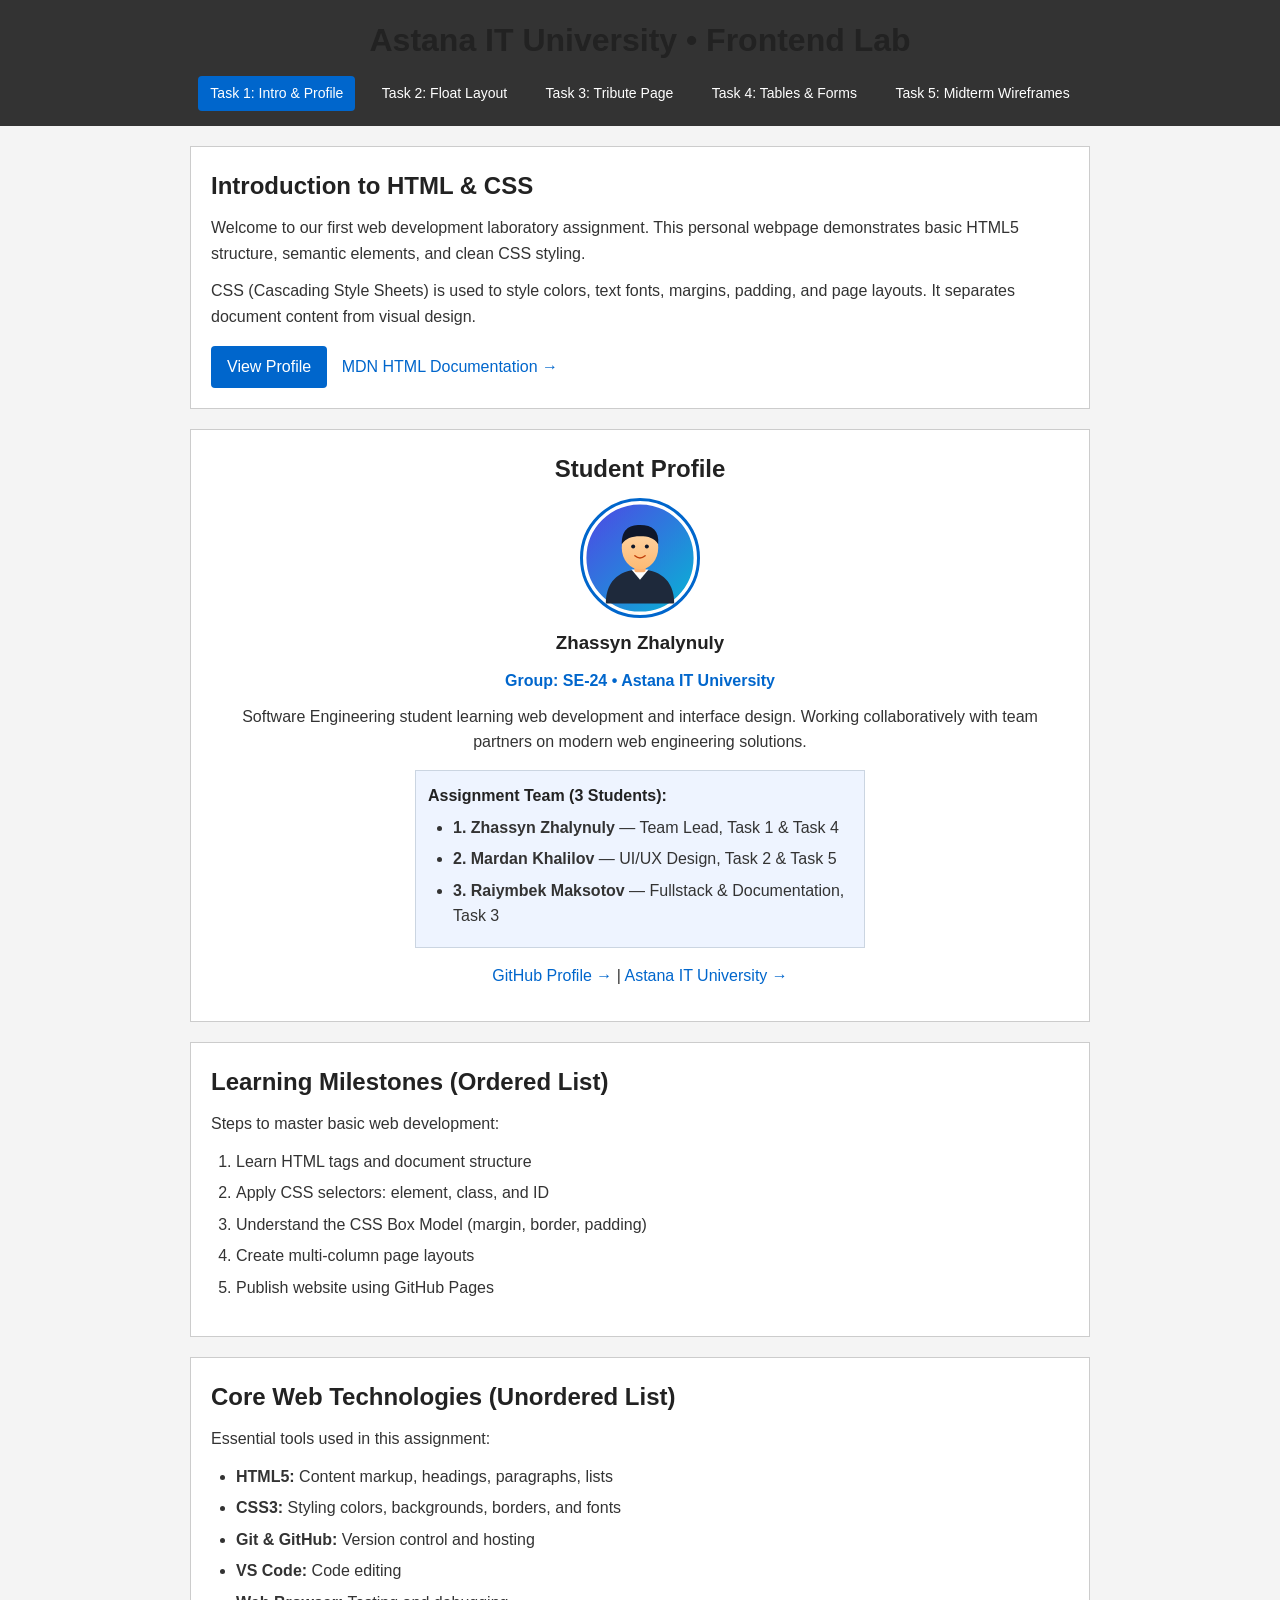
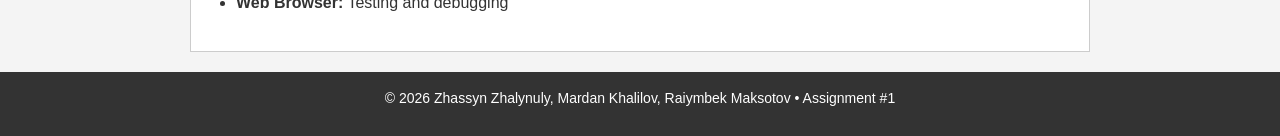
==== commit a8b99aba: "Organize styles into css/ folder and make code beginner-friendly" ====
--- a/index.html
+++ b/index.html
@@ -4,104 +4,97 @@
   <meta charset="UTF-8">
   <meta name="viewport" content="width=device-width, initial-scale=1.0">
   <title>Assignment 1 | Task 1 - Personal Webpage</title>
-  <link rel="stylesheet" href="styles.css">
-  <!-- Google Fonts -->
-  <link rel="preconnect" href="https://fonts.googleapis.com">
-  <link rel="preconnect" href="https://fonts.gstatic.com" crossorigin>
-  <link href="https://fonts.googleapis.com/css2?family=Plus+Jakarta+Sans:wght@400;600;700&display=swap" rel="stylesheet">
+  <link rel="stylesheet" href="css/styles.css">
 </head>
 <body>
 
-  <!-- 1. Top Navigation Bar linking all tasks (ID Selector: #main-header) -->
+  <!-- 1. Header & Navigation (ID: #main-header) -->
   <header id="main-header">
-    <div class="nav-container">
-      <div class="logo">AITU <span>Frontend Lab</span></div>
-      <nav class="navbar">
-        <a href="index.html" class="active">Task 1: Intro &amp; Profile</a>
-        <a href="task2.html">Task 2: Float Layout</a>
-        <a href="exercise1/index.html">Task 3: Tribute Page</a>
-        <a href="task4.html">Task 4: Tables &amp; Forms</a>
-        <a href="task5.html">Task 5: Midterm Wireframes</a>
-      </nav>
+    <h1>Astana IT University &bull; Frontend Lab</h1>
+    <div class="navbar">
+      <a href="index.html" class="active">Task 1: Intro &amp; Profile</a>
+      <a href="task2.html">Task 2: Float Layout</a>
+      <a href="exercise1/index.html">Task 3: Tribute Page</a>
+      <a href="task4.html">Task 4: Tables &amp; Forms</a>
+      <a href="task5.html">Task 5: Midterm Wireframes</a>
     </div>
   </header>
 
   <!-- 2. Main Content Container -->
   <main class="container">
 
-    <!-- Hero / Introduction Section (ID Selector: #hero) -->
+    <!-- Hero Section (ID: #hero) -->
     <section id="hero">
-      <h1>Introduction to Web Development</h1>
+      <h2>Introduction to HTML &amp; CSS</h2>
       <p>
-        Welcome to our web development laboratory work for Astana IT University! This webpage demonstrates the core fundamentals of HTML5 structure, semantic elements, and clean CSS styling rules.
+        Welcome to our first web development laboratory assignment. This personal webpage demonstrates basic HTML5 structure, semantic elements, and clean CSS styling.
       </p>
       <p>
-        Cascading Style Sheets (CSS) allow us to separate the content of a document from its visual presentation. By using CSS, we can control colors, typography, margins, padding, borders, and responsive page layouts.
+        CSS (Cascading Style Sheets) is used to style colors, text fonts, margins, padding, and page layouts. It separates document content from visual design.
       </p>
-      <div class="hero-links">
-        <a href="#profile" class="btn">View Profile Card</a>
-        <a href="https://developer.mozilla.org/en-US/docs/Web/HTML" target="_blank" rel="noopener noreferrer">MDN Web Docs &rarr;</a>
+      <div>
+        <a href="#profile" class="btn">View Profile</a>
+        <a href="https://developer.mozilla.org/en-US/docs/Web/HTML" target="_blank">MDN HTML Documentation &rarr;</a>
       </div>
     </section>
 
-    <!-- Student Profile Card Section (ID Selector: #profile) -->
-    <section id="profile" class="profile-card">
+    <!-- Profile Card (ID: #profile) -->
+    <section id="profile">
       <h2>Student Profile</h2>
       <img src="images/avatar.svg" alt="Photo of Zhassyn Zhalynuly" class="profile-img">
       
       <h3>Zhassyn Zhalynuly</h3>
-      <p class="group-info"><strong>Group:</strong> SE-24 &bull; Astana IT University</p>
-      <p class="description">
-        Software engineering undergraduate student specializing in web technologies and user interface development. Working collaboratively with team partners on modern web engineering solutions.
+      <p class="group-text">Group: SE-24 &bull; Astana IT University</p>
+      <p>
+        Software Engineering student learning web development and interface design. Working collaboratively with team partners on modern web engineering solutions.
       </p>
 
       <div class="team-box">
-        <h4>Assignment Team Members (Group of 3):</h4>
-        <ul class="team-list">
+        <h4>Assignment Team (3 Students):</h4>
+        <ul>
           <li><strong>1. Zhassyn Zhalynuly</strong> &mdash; Team Lead, Task 1 &amp; Task 4</li>
-          <li><strong>2. Mardan Khalilov</strong> &mdash; UI/UX &amp; Wireframes, Task 2 &amp; Task 5</li>
+          <li><strong>2. Mardan Khalilov</strong> &mdash; UI/UX Design, Task 2 &amp; Task 5</li>
           <li><strong>3. Raiymbek Maksotov</strong> &mdash; Fullstack &amp; Documentation, Task 3</li>
         </ul>
       </div>
 
-      <div class="profile-links">
-        <a href="https://github.com/zzhassyn" target="_blank" rel="noopener noreferrer">GitHub Profile &rarr;</a>
-        <a href="https://astanait.edu.kz" target="_blank" rel="noopener noreferrer">Astana IT University &rarr;</a>
-      </div>
+      <p>
+        <a href="https://github.com/zzhassyn" target="_blank">GitHub Profile &rarr;</a> | 
+        <a href="https://astanait.edu.kz" target="_blank">Astana IT University &rarr;</a>
+      </p>
     </section>
 
-    <!-- Lists Section: Ordered List & Unordered List -->
-    <section class="lists-section">
-      <div class="list-card">
-        <h2>Web Development Milestones (Ordered List)</h2>
-        <p>A chronological roadmap of key competencies mastered in this lab:</p>
-        <ol>
-          <li>Understanding HTML document structure and semantic tags</li>
-          <li>Learning CSS selectors: element, class, and ID rules</li>
-          <li>Mastering the CSS Box Model: margin, border, padding, and content</li>
-          <li>Building responsive layouts for different screen resolutions</li>
-          <li>Publishing the repository to GitHub Pages</li>
-        </ol>
-      </div>
+    <!-- Ordered List (ol) -->
+    <section class="list-card">
+      <h2>Learning Milestones (Ordered List)</h2>
+      <p>Steps to master basic web development:</p>
+      <ol>
+        <li>Learn HTML tags and document structure</li>
+        <li>Apply CSS selectors: element, class, and ID</li>
+        <li>Understand the CSS Box Model (margin, border, padding)</li>
+        <li>Create multi-column page layouts</li>
+        <li>Publish website using GitHub Pages</li>
+      </ol>
+    </section>
 
-      <div class="list-card">
-        <h2>Core Technologies &amp; Tools (Unordered List)</h2>
-        <p>Essential technologies and tools used in this assignment:</p>
-        <ul>
-          <li><strong>HTML5:</strong> Semantic containers, accessible media, lists, and forms</li>
-          <li><strong>CSS3:</strong> Box model, color schemes, typography, and hover effects</li>
-          <li><strong>Git &amp; GitHub:</strong> Version control, commits, and web hosting</li>
-          <li><strong>Visual Studio Code:</strong> Code editing and live server debugging</li>
-          <li><strong>Vector Graphics (SVG):</strong> Clean and scalable graphic assets</li>
-        </ul>
-      </div>
+    <!-- Unordered List (ul) -->
+    <section class="list-card">
+      <h2>Core Web Technologies (Unordered List)</h2>
+      <p>Essential tools used in this assignment:</p>
+      <ul>
+        <li><strong>HTML5:</strong> Content markup, headings, paragraphs, lists</li>
+        <li><strong>CSS3:</strong> Styling colors, backgrounds, borders, and fonts</li>
+        <li><strong>Git &amp; GitHub:</strong> Version control and hosting</li>
+        <li><strong>VS Code:</strong> Code editing</li>
+        <li><strong>Web Browser:</strong> Testing and debugging</li>
+      </ul>
     </section>
 
   </main>
 
-  <!-- 3. Global Footer (ID Selector: #main-footer) -->
+  <!-- 3. Footer (ID: #main-footer) -->
   <footer id="main-footer">
-    <p>&copy; 2026 Zhassyn Zhalynuly, Mardan Khalilov, Raiymbek Maksotov &bull; Assignment #1 Frontend Lab</p>
+    <p>&copy; 2026 Zhassyn Zhalynuly, Mardan Khalilov, Raiymbek Maksotov &bull; Assignment #1</p>
   </footer>
 
 </body>
--- a/css/styles.css
+++ b/css/styles.css
@@ -0,0 +1,170 @@
+/* ==========================================================================
+   TASK 1: INTRODUCTION TO HTML & CSS (BEGINNER STYLE)
+   Authors: Zhassyn Zhalynuly, Mardan Khalilov, Raiymbek Maksotov
+   ========================================================================== */
+
+/* 1. Селекторы элементов (Element Selectors) */
+* {
+  margin: 0;
+  padding: 0;
+  box-sizing: border-box;
+}
+
+body {
+  font-family: Arial, sans-serif;
+  background-color: #f4f4f4;
+  color: #333333;
+  line-height: 1.6;
+}
+
+h1, h2, h3, h4 {
+  margin-bottom: 10px;
+  color: #222222;
+}
+
+p {
+  margin-bottom: 12px;
+}
+
+/* Ссылки и эффект наведения :hover */
+a {
+  color: #0066cc;
+  text-decoration: none;
+}
+
+a:hover {
+  color: #003366;
+  text-decoration: underline;
+}
+
+/* Списки */
+ol, ul {
+  margin-left: 25px;
+  margin-bottom: 15px;
+}
+
+li {
+  margin-bottom: 6px;
+}
+
+/* 2. Селекторы по ID (ID Selectors) */
+#main-header {
+  background-color: #333333;
+  color: #ffffff;
+  padding: 15px 10px;
+  text-align: center;
+}
+
+#hero {
+  background-color: #ffffff;
+  border: 1px solid #cccccc;
+  padding: 20px;
+  margin-bottom: 20px;
+}
+
+#profile {
+  background-color: #ffffff;
+  border: 1px solid #cccccc;
+  padding: 20px;
+  margin-bottom: 20px;
+  text-align: center;
+}
+
+#main-footer {
+  background-color: #333333;
+  color: #ffffff;
+  text-align: center;
+  padding: 15px;
+  margin-top: 20px;
+  font-size: 14px;
+}
+
+/* 3. Селекторы классов (Class Selectors) */
+.container {
+  width: 85%;
+  max-width: 900px;
+  margin: 20px auto;
+}
+
+/* Навигация */
+.navbar {
+  margin-top: 10px;
+}
+
+.navbar a {
+  color: #ffffff;
+  margin: 0 5px;
+  padding: 6px 12px;
+  display: inline-block;
+  font-size: 14px;
+  text-decoration: none;
+}
+
+.navbar a:hover {
+  background-color: #555555;
+  border-radius: 4px;
+  text-decoration: none;
+}
+
+.navbar a.active {
+  background-color: #0066cc;
+  border-radius: 4px;
+}
+
+/* Кнопка */
+.btn {
+  display: inline-block;
+  background-color: #0066cc;
+  color: #ffffff !important;
+  padding: 8px 16px;
+  border-radius: 4px;
+  text-decoration: none;
+  margin-right: 10px;
+  margin-top: 5px;
+}
+
+.btn:hover {
+  background-color: #004499;
+  text-decoration: none;
+}
+
+/* Карточка профиля */
+.profile-img {
+  width: 120px;
+  max-width: 100%;
+  border-radius: 50%;
+  border: 3px solid #0066cc;
+  margin: 10px auto;
+  display: block;
+}
+
+.group-text {
+  color: #0066cc;
+  font-weight: bold;
+  margin-bottom: 10px;
+}
+
+.team-box {
+  background-color: #eef4ff;
+  border: 1px solid #cbd5e1;
+  padding: 12px;
+  max-width: 450px;
+  margin: 15px auto;
+  text-align: left;
+}
+
+.team-box h4 {
+  margin-bottom: 6px;
+}
+
+.team-box ul {
+  margin-bottom: 0;
+}
+
+/* Блоки списков */
+.list-card {
+  background-color: #ffffff;
+  border: 1px solid #cccccc;
+  padding: 20px;
+  margin-bottom: 20px;
+}
